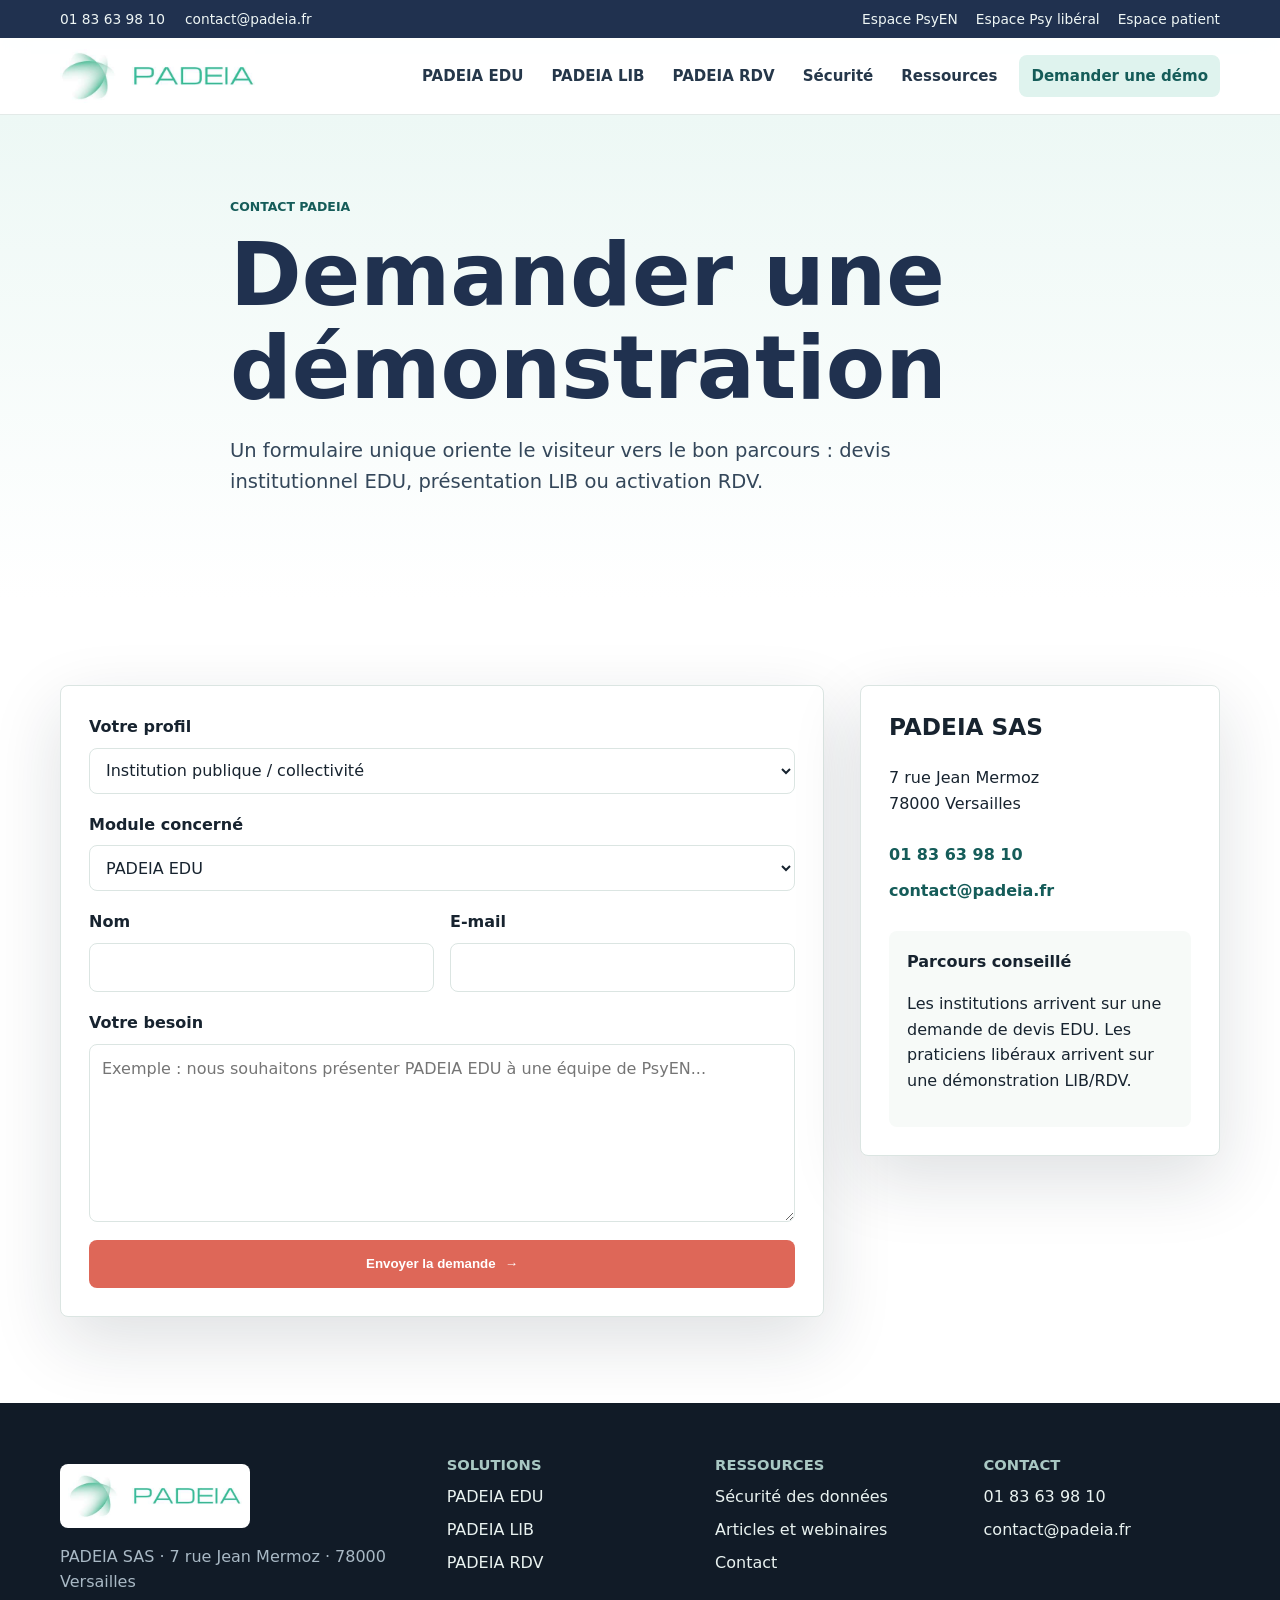
==== contact.html @ df4cfaca "Publier la maquette du site PADEIA" ====
<!doctype html>
<html lang="fr">
  <head>
    <meta charset="utf-8">
    <meta name="viewport" content="width=device-width, initial-scale=1">
    <title>Demander une démonstration PADEIA | Contact</title>
    <meta name="description" content="Contactez PADEIA pour une démonstration, un devis institutionnel PADEIA EDU ou une présentation de PADEIA LIB et PADEIA RDV.">
    <link rel="canonical" href="https://www.padeia.fr/contact/">
    <link rel="stylesheet" href="styles.css">
  </head>
  <body>
    <a class="skip-link" href="#contenu">Aller au contenu</a>
    <div class="topbar"><div class="container topbar-inner"><span>01 83 63 98 10</span><a href="mailto:contact@padeia.fr">contact@padeia.fr</a><nav aria-label="Espaces utilisateurs"><a href="#">Espace PsyEN</a><a href="#">Espace Psy libéral</a><a href="#">Espace patient</a></nav></div></div>
    <header class="site-header"><div class="container header-inner"><a class="brand" href="index.html" aria-label="Accueil PADEIA"><img class="brand-logo" src="assets/logo-padeia-web.jpg" alt="PADEIA"></a><button class="nav-toggle" type="button" aria-controls="main-nav" aria-expanded="false"><span></span><span></span><span></span><span class="sr-only">Menu</span></button><nav id="main-nav" class="main-nav" aria-label="Navigation principale"><a href="padeia-edu.html">PADEIA EDU</a><a href="padeia-lib.html">PADEIA LIB</a><a href="padeia-rdv.html">PADEIA RDV</a><a href="securite.html">Sécurité</a><a href="ressources.html">Ressources</a><a class="nav-cta" href="contact.html">Demander une démo</a></nav></div></header>

    <main id="contenu">
      <section class="page-hero contact-theme">
        <div class="container narrow">
          <p class="eyebrow">Contact PADEIA</p>
          <h1>Demander une démonstration</h1>
          <p>Un formulaire unique oriente le visiteur vers le bon parcours : devis institutionnel EDU, présentation LIB ou activation RDV.</p>
        </div>
      </section>

      <section class="section">
        <div class="container contact-grid">
          <form class="contact-form" action="#" method="post">
            <div class="form-row">
              <label for="profile">Votre profil</label>
              <select id="profile" name="profile">
                <option>Institution publique / collectivité</option>
                <option>Psychologue de l'Éducation nationale</option>
                <option>Psychologue libéral</option>
                <option>Patient</option>
              </select>
            </div>
            <div class="form-row">
              <label for="module">Module concerné</label>
              <select id="module" name="module">
                <option>PADEIA EDU</option>
                <option>PADEIA LIB</option>
                <option>PADEIA RDV</option>
                <option>Je ne sais pas encore</option>
              </select>
            </div>
            <div class="form-pair">
              <div class="form-row"><label for="name">Nom</label><input id="name" name="name" type="text" autocomplete="name"></div>
              <div class="form-row"><label for="email">E-mail</label><input id="email" name="email" type="email" autocomplete="email"></div>
            </div>
            <div class="form-row">
              <label for="message">Votre besoin</label>
              <textarea id="message" name="message" rows="6" placeholder="Exemple : nous souhaitons présenter PADEIA EDU à une équipe de PsyEN..."></textarea>
            </div>
            <button class="btn btn-primary" type="submit">Envoyer la demande <span aria-hidden="true">→</span></button>
          </form>
          <aside class="contact-aside">
            <h2>PADEIA SAS</h2>
            <p>7 rue Jean Mermoz<br>78000 Versailles</p>
            <a href="tel:+33183639810">01 83 63 98 10</a>
            <a href="mailto:contact@padeia.fr">contact@padeia.fr</a>
            <div class="aside-note">
              <strong>Parcours conseillé</strong>
              <p>Les institutions arrivent sur une demande de devis EDU. Les praticiens libéraux arrivent sur une démonstration LIB/RDV.</p>
            </div>
          </aside>
        </div>
      </section>
    </main>

    <footer class="site-footer"><div class="container footer-grid"><div><a class="brand footer-brand" href="index.html" aria-label="Accueil PADEIA"><img class="brand-logo footer-logo" src="assets/logo-padeia-web.jpg" alt="PADEIA"></a><p>PADEIA SAS · 7 rue Jean Mermoz · 78000 Versailles</p></div><div><h2>Solutions</h2><a href="padeia-edu.html">PADEIA EDU</a><a href="padeia-lib.html">PADEIA LIB</a><a href="padeia-rdv.html">PADEIA RDV</a></div><div><h2>Ressources</h2><a href="securite.html">Sécurité des données</a><a href="ressources.html">Articles et webinaires</a><a href="contact.html">Contact</a></div><div><h2>Contact</h2><a href="tel:+33183639810">01 83 63 98 10</a><a href="mailto:contact@padeia.fr">contact@padeia.fr</a></div></div></footer>
    <script src="script.js"></script>
  </body>
</html>
---- styles.css ----
:root {
  --ink: #17232f;
  --muted: #61707d;
  --navy: #20314f;
  --teal: #247b76;
  --teal-dark: #155c59;
  --mint: #dff3ee;
  --coral: #de6758;
  --amber: #efb84f;
  --blue-soft: #e7eef8;
  --surface: #ffffff;
  --paper: #f7faf8;
  --line: #dbe5e2;
  --shadow: 0 24px 70px rgba(23, 35, 47, 0.14);
  --radius: 8px;
  font-family: Inter, ui-sans-serif, system-ui, -apple-system, BlinkMacSystemFont, "Segoe UI", sans-serif;
}

* {
  box-sizing: border-box;
}

html {
  scroll-behavior: smooth;
}

body {
  margin: 0;
  color: var(--ink);
  background: var(--paper);
  font-size: 16px;
  line-height: 1.6;
  letter-spacing: 0;
}

body.nav-open {
  overflow: hidden;
}

a {
  color: inherit;
  text-decoration: none;
}

img {
  max-width: 100%;
  display: block;
}

.container {
  width: min(1160px, calc(100% - 40px));
  margin: 0 auto;
}

.narrow {
  width: min(820px, calc(100% - 40px));
}

.skip-link {
  position: absolute;
  left: 16px;
  top: -48px;
  z-index: 20;
  background: var(--ink);
  color: #fff;
  padding: 10px 14px;
  border-radius: var(--radius);
}

.skip-link:focus {
  top: 12px;
}

.sr-only {
  position: absolute;
  width: 1px;
  height: 1px;
  overflow: hidden;
  clip: rect(0, 0, 0, 0);
}

.topbar {
  background: var(--navy);
  color: #eef6f5;
  font-size: 0.86rem;
}

.topbar-inner {
  min-height: 38px;
  display: flex;
  align-items: center;
  gap: 20px;
}

.topbar nav {
  margin-left: auto;
  display: flex;
  gap: 18px;
}

.topbar a:hover,
.topbar a:focus {
  color: #fff;
  text-decoration: underline;
}

.site-header {
  position: sticky;
  top: 0;
  z-index: 10;
  background: rgba(255, 255, 255, 0.92);
  border-bottom: 1px solid rgba(219, 229, 226, 0.78);
  backdrop-filter: blur(14px);
}

.header-inner {
  min-height: 76px;
  display: flex;
  align-items: center;
  justify-content: space-between;
  gap: 24px;
}

.brand {
  display: inline-flex;
  align-items: center;
  min-width: clamp(150px, 16vw, 196px);
}

.brand-logo {
  display: block;
  width: auto;
  height: 54px;
  max-width: 196px;
  object-fit: contain;
}

.main-nav {
  display: flex;
  align-items: center;
  gap: 4px;
  font-size: 0.94rem;
  font-weight: 650;
}

.main-nav a {
  min-height: 42px;
  display: inline-flex;
  align-items: center;
  padding: 0 12px;
  border-radius: var(--radius);
  color: #25374a;
}

.main-nav a:hover,
.main-nav a:focus,
.main-nav a.active {
  background: var(--mint);
  color: var(--teal-dark);
}

.main-nav .nav-cta {
  margin-left: 6px;
  background: var(--ink);
  color: #fff;
}

.main-nav .nav-cta:hover,
.main-nav .nav-cta:focus {
  background: var(--teal-dark);
  color: #fff;
}

.nav-toggle {
  display: none;
  width: 44px;
  height: 44px;
  border: 1px solid var(--line);
  border-radius: var(--radius);
  background: #fff;
  padding: 10px;
}

.nav-toggle span:not(.sr-only) {
  display: block;
  width: 100%;
  height: 2px;
  background: var(--ink);
  margin: 5px 0;
}

.hero {
  min-height: calc(78svh - 36px);
  display: flex;
  align-items: center;
}

.hero-home {
  background-image:
    linear-gradient(90deg, rgba(247, 250, 248, 0.98) 0%, rgba(247, 250, 248, 0.9) 34%, rgba(247, 250, 248, 0.24) 66%),
    url("assets/hero-padeia-ecosystem-web.jpg");
  background-size: cover;
  background-position: center right;
}

.hero-inner {
  padding: 82px 0 68px;
}

.hero-copy {
  width: min(620px, 100%);
}

.eyebrow {
  margin: 0 0 12px;
  color: var(--teal-dark);
  font-weight: 800;
  text-transform: uppercase;
  font-size: 0.78rem;
}

h1,
h2,
h3,
p {
  overflow-wrap: anywhere;
}

h1,
h2,
h3 {
  letter-spacing: 0;
  line-height: 1.08;
  margin: 0;
}

h1 {
  font-size: clamp(3.2rem, 8vw, 6.6rem);
  color: var(--navy);
}

h2 {
  font-size: clamp(2rem, 4vw, 3.1rem);
}

h3 {
  font-size: 1.24rem;
}

.hero-lead {
  max-width: 620px;
  margin: 20px 0 0;
  font-size: clamp(1.24rem, 2vw, 1.55rem);
  line-height: 1.35;
  color: #233344;
}

.hero-actions {
  display: flex;
  flex-wrap: wrap;
  gap: 12px;
  margin-top: 30px;
}

.btn {
  min-height: 48px;
  display: inline-flex;
  align-items: center;
  justify-content: center;
  gap: 9px;
  border-radius: var(--radius);
  padding: 12px 18px;
  border: 1px solid transparent;
  font-weight: 800;
  line-height: 1.2;
}

.btn-primary {
  background: var(--coral);
  color: #fff;
}

.btn-primary:hover,
.btn-primary:focus {
  background: #c95245;
}

.btn-secondary {
  background: #fff;
  color: var(--navy);
  border-color: var(--line);
}

.btn-secondary:hover,
.btn-secondary:focus {
  border-color: var(--teal);
  color: var(--teal-dark);
}

.hero-checks {
  margin: 28px 0 0;
  padding: 0;
  display: grid;
  gap: 8px;
  list-style: none;
  color: #334456;
  font-weight: 620;
}

.hero-checks li,
.check-list li {
  position: relative;
  padding-left: 24px;
}

.hero-checks li::before,
.check-list li::before {
  content: "";
  position: absolute;
  left: 0;
  top: 0.72em;
  width: 10px;
  height: 10px;
  border-radius: 50%;
  background: var(--teal);
  box-shadow: 0 0 0 4px rgba(36, 123, 118, 0.14);
}

.section {
  padding: 86px 0;
  background: var(--surface);
}

.section-alt {
  background: var(--paper);
}

.section-heading {
  max-width: 760px;
  margin-bottom: 34px;
}

.section-heading.compact {
  max-width: 680px;
}

.section-heading p:not(.eyebrow) {
  color: var(--muted);
  font-size: 1.1rem;
}

.module-grid,
.feature-grid,
.audience-grid,
.article-grid,
.journey-grid,
.faq-grid {
  display: grid;
  gap: 18px;
}

.module-grid {
  grid-template-columns: repeat(3, minmax(0, 1fr));
}

.module-card,
.feature-grid article,
.audience-grid article,
.article-grid article,
.faq-grid details {
  background: #fff;
  border: 1px solid var(--line);
  border-radius: var(--radius);
  padding: 24px;
}

.module-card {
  min-height: 300px;
  display: flex;
  flex-direction: column;
  border-top: 6px solid var(--teal);
  box-shadow: 0 18px 44px rgba(23, 35, 47, 0.07);
}

.module-card.lib {
  border-top-color: var(--coral);
}

.module-card.rdv {
  border-top-color: var(--amber);
}

.module-kicker {
  color: var(--muted);
  font-size: 0.86rem;
  font-weight: 800;
  text-transform: uppercase;
}

.module-card h3 {
  margin-top: 12px;
  font-size: 1.72rem;
}

.module-card p {
  color: var(--muted);
  margin-bottom: 24px;
}

.text-link {
  margin-top: auto;
  color: var(--teal-dark);
  font-weight: 800;
}

.text-link:hover,
.text-link:focus {
  color: var(--coral);
}

.split {
  display: grid;
  grid-template-columns: minmax(0, 1.02fr) minmax(320px, 0.98fr);
  gap: 54px;
  align-items: center;
}

.split.reverse {
  grid-template-columns: minmax(320px, 0.82fr) minmax(0, 1.18fr);
}

.proof-list {
  display: grid;
  gap: 14px;
  margin-top: 26px;
}

.proof-list div {
  padding-left: 18px;
  border-left: 4px solid var(--teal);
}

.proof-list strong {
  display: block;
}

.proof-list span {
  color: var(--muted);
}

.product-mock,
.app-snapshot,
.phone-mock,
.metric-panel,
.security-stack,
.timeline,
.seo-callout,
.contact-form,
.contact-aside,
.resource-aside {
  border: 1px solid var(--line);
  border-radius: var(--radius);
  background: #fff;
  box-shadow: var(--shadow);
}

.product-mock {
  min-height: 420px;
  display: grid;
  grid-template-columns: 74px 1fr;
  overflow: hidden;
}

.mock-sidebar {
  background: var(--navy);
  display: grid;
  align-content: start;
  gap: 18px;
  padding: 24px;
}

.mock-sidebar span {
  width: 22px;
  height: 22px;
  border-radius: 7px;
  background: rgba(255, 255, 255, 0.7);
}

.mock-content {
  padding: 26px;
}

.mock-topline {
  width: 64%;
  height: 18px;
  border-radius: 6px;
  background: var(--blue-soft);
  margin-bottom: 22px;
}

.mock-panels {
  display: grid;
  grid-template-columns: 1.2fr 0.8fr;
  gap: 14px;
}

.mock-panel {
  min-height: 110px;
  border-radius: var(--radius);
  background: #edf4f1;
}

.mock-panel.wide {
  grid-column: span 2;
  min-height: 132px;
  background: linear-gradient(135deg, #edf4f1, #d7ebe7);
}

.mock-panel.accent {
  background: #fae8e4;
}

.mock-panel.chart {
  background:
    linear-gradient(135deg, transparent 54%, rgba(36, 123, 118, 0.24) 55%),
    #fff4dc;
}

.audience-grid {
  grid-template-columns: repeat(2, minmax(0, 1fr));
}

.audience-grid article {
  border-left: 6px solid var(--teal);
}

.audience-grid article + article {
  border-left-color: var(--coral);
}

.cta-band {
  background: var(--navy);
  color: #fff;
}

.cta-band .eyebrow,
.cta-band p {
  color: #d5ebe8;
}

.cta-inner {
  display: flex;
  align-items: center;
  justify-content: space-between;
  gap: 28px;
}

.page-hero {
  padding: 82px 0;
  background: var(--paper);
}

.page-hero-grid {
  display: grid;
  grid-template-columns: minmax(0, 1fr) minmax(320px, 0.72fr);
  gap: 54px;
  align-items: center;
}

.page-hero h1 {
  font-size: clamp(3rem, 7vw, 5.4rem);
}

.page-hero p:not(.eyebrow) {
  max-width: 680px;
  font-size: 1.22rem;
  color: #34475a;
}

.edu-theme {
  background: linear-gradient(180deg, #edf8f5, #fff);
}

.lib-theme {
  background: linear-gradient(180deg, #fff1ee, #fff);
}

.rdv-theme {
  background: linear-gradient(180deg, #fff7df, #fff);
}

.security-theme {
  background: linear-gradient(180deg, #e9f0fa, #fff);
}

.resources-theme,
.contact-theme {
  background: linear-gradient(180deg, #edf8f5, #fff);
}

.metric-panel,
.security-stack {
  display: grid;
  gap: 14px;
  padding: 20px;
}

.metric-panel div,
.security-stack div {
  padding: 18px;
  border-radius: var(--radius);
  background: var(--paper);
  border: 1px solid var(--line);
}

.metric-panel strong,
.security-stack strong {
  display: block;
  color: var(--navy);
  font-size: 1.05rem;
}

.metric-panel span,
.security-stack span {
  display: block;
  color: var(--muted);
  margin-top: 4px;
}

.feature-grid {
  grid-template-columns: repeat(3, minmax(0, 1fr));
}

.feature-grid article {
  min-height: 190px;
}

.feature-grid p,
.article-grid p,
.journey-grid p,
.faq-grid p {
  color: var(--muted);
}

.check-list {
  display: grid;
  gap: 10px;
  margin: 24px 0 0;
  padding: 0;
  list-style: none;
}

.timeline {
  padding: 24px;
  display: grid;
  gap: 18px;
}

.timeline div {
  display: grid;
  grid-template-columns: 46px 1fr;
  column-gap: 14px;
  align-items: start;
}

.timeline span {
  width: 42px;
  height: 42px;
  display: grid;
  place-items: center;
  border-radius: var(--radius);
  background: var(--teal);
  color: #fff;
  font-weight: 900;
}

.timeline p,
.timeline strong {
  margin: 0;
}

.timeline p {
  grid-column: 2;
  color: var(--muted);
}

details summary {
  cursor: pointer;
  font-weight: 800;
}

.app-snapshot {
  padding: 22px;
}

.snapshot-head {
  height: 42px;
  border-radius: var(--radius);
  background: var(--navy);
  margin-bottom: 18px;
}

.snapshot-body {
  display: grid;
  grid-template-columns: 1.1fr 0.9fr;
  gap: 16px;
}

.calendar-mini {
  min-height: 220px;
  border-radius: var(--radius);
  background:
    linear-gradient(#fff 0 0) padding-box,
    repeating-linear-gradient(90deg, transparent 0 45px, rgba(222, 103, 88, 0.15) 46px 47px),
    repeating-linear-gradient(0deg, #f2f6f4 0 40px, rgba(36, 123, 118, 0.14) 41px 42px);
  border: 1px solid var(--line);
}

.patient-stack {
  display: grid;
  gap: 12px;
}

.patient-stack span {
  display: block;
  min-height: 64px;
  border-radius: var(--radius);
  background: #edf4f1;
}

.patient-stack span:nth-child(2) {
  background: #fae8e4;
}

.patient-stack span:nth-child(3) {
  background: #fff4dc;
}

.seo-callout {
  padding: 28px;
  background: var(--navy);
  color: #fff;
}

.seo-callout p {
  color: #d5ebe8;
  margin-bottom: 0;
}

.phone-mock {
  width: min(310px, 100%);
  min-height: 520px;
  margin-left: auto;
  padding: 28px 22px;
  background: #132033;
  display: grid;
  align-content: start;
  gap: 16px;
}

.phone-speaker {
  width: 78px;
  height: 7px;
  border-radius: 99px;
  background: rgba(255, 255, 255, 0.28);
  margin: 0 auto 12px;
}

.phone-slot,
.phone-button,
.phone-grid span {
  border-radius: var(--radius);
  background: #fff;
}

.phone-slot {
  min-height: 54px;
}

.phone-slot.large {
  min-height: 116px;
  background: var(--mint);
}

.phone-grid {
  display: grid;
  grid-template-columns: repeat(2, 1fr);
  gap: 12px;
}

.phone-grid span {
  min-height: 74px;
}

.phone-button {
  min-height: 48px;
  background: var(--coral);
}

.journey-grid {
  grid-template-columns: repeat(4, minmax(0, 1fr));
}

.journey-grid div {
  border-top: 5px solid var(--amber);
  padding: 22px;
  background: #fff;
  border-radius: var(--radius);
  border-right: 1px solid var(--line);
  border-bottom: 1px solid var(--line);
  border-left: 1px solid var(--line);
}

.journey-grid span {
  color: var(--coral);
  font-weight: 900;
}

.resource-layout {
  display: grid;
  grid-template-columns: 260px 1fr;
  gap: 38px;
  align-items: start;
}

.resource-aside {
  position: sticky;
  top: 102px;
  padding: 20px;
  display: grid;
  gap: 10px;
}

.resource-aside h2 {
  font-size: 1.1rem;
}

.resource-aside a {
  color: var(--teal-dark);
  font-weight: 750;
}

.resource-list {
  display: grid;
  gap: 54px;
}

.article-grid {
  grid-template-columns: repeat(3, minmax(0, 1fr));
}

.article-grid article span {
  color: var(--coral);
  font-size: 0.82rem;
  font-weight: 900;
  text-transform: uppercase;
}

.article-grid article h3 {
  margin-top: 10px;
}

.contact-grid {
  display: grid;
  grid-template-columns: minmax(0, 1fr) 360px;
  gap: 36px;
  align-items: start;
}

.contact-form {
  padding: 28px;
}

.form-row,
.form-pair {
  display: grid;
  gap: 8px;
}

.form-pair {
  grid-template-columns: repeat(2, minmax(0, 1fr));
  gap: 16px;
}

.contact-form {
  display: grid;
  gap: 18px;
}

label {
  font-weight: 800;
}

input,
select,
textarea {
  width: 100%;
  min-height: 46px;
  border: 1px solid var(--line);
  border-radius: var(--radius);
  padding: 11px 12px;
  color: var(--ink);
  font: inherit;
  background: #fff;
}

textarea {
  resize: vertical;
}

.contact-aside {
  padding: 28px;
  display: grid;
  gap: 10px;
}

.contact-aside h2 {
  font-size: 1.45rem;
}

.contact-aside a {
  color: var(--teal-dark);
  font-weight: 850;
}

.aside-note {
  margin-top: 18px;
  padding: 18px;
  border-radius: var(--radius);
  background: var(--paper);
}

.site-footer {
  padding: 54px 0 64px;
  background: #111b27;
  color: #e9f2f0;
}

.footer-grid {
  display: grid;
  grid-template-columns: 1.5fr repeat(3, 1fr);
  gap: 32px;
}

.footer-brand .brand-logo {
  width: 190px;
  height: auto;
  max-width: 190px;
  max-height: none;
  padding: 8px;
  border-radius: var(--radius);
  background: #fff;
}

.site-footer h2 {
  font-size: 0.92rem;
  margin: 0 0 12px;
  text-transform: uppercase;
  color: #a9c8c3;
}

.site-footer a {
  display: block;
  margin: 7px 0;
}

.site-footer small,
.site-footer p {
  color: #a9b9c5;
}

@media (max-width: 980px) {
  .topbar nav {
    display: none;
  }

  .nav-toggle {
    display: block;
  }

  .main-nav {
    position: fixed;
    inset: 114px 0 auto;
    display: none;
    padding: 18px 20px 26px;
    background: #fff;
    border-bottom: 1px solid var(--line);
    box-shadow: 0 28px 80px rgba(23, 35, 47, 0.16);
  }

  .nav-open .main-nav {
    display: grid;
    gap: 6px;
  }

  .main-nav a,
  .main-nav .nav-cta {
    margin: 0;
    width: 100%;
    justify-content: flex-start;
  }

  .module-grid,
  .feature-grid,
  .article-grid,
  .journey-grid {
    grid-template-columns: repeat(2, minmax(0, 1fr));
  }

  .split,
  .split.reverse,
  .page-hero-grid,
  .contact-grid,
  .resource-layout {
    grid-template-columns: 1fr;
  }

  .resource-aside {
    position: static;
  }

  .phone-mock {
    margin: 0;
  }

  .footer-grid {
    grid-template-columns: repeat(2, minmax(0, 1fr));
  }
}

@media (max-width: 680px) {
  .container,
  .narrow {
    width: min(100% - 28px, 1160px);
  }

  .topbar-inner {
    justify-content: center;
    gap: 14px;
    flex-wrap: wrap;
    padding: 8px 0;
  }

  .header-inner {
    min-height: 70px;
  }

  .main-nav {
    top: 108px;
  }

  .brand {
    min-width: 154px;
  }

  .brand-logo {
    width: auto;
    height: 42px;
    max-width: 154px;
    min-width: 0;
  }

  .footer-brand .brand-logo {
    width: 170px;
    height: auto;
    max-width: 170px;
  }

  .hero {
    min-height: auto;
  }

  .hero-home {
    background-image:
      linear-gradient(180deg, rgba(247, 250, 248, 0.96) 0%, rgba(247, 250, 248, 0.88) 58%, rgba(247, 250, 248, 0.36) 100%),
      url("assets/hero-padeia-ecosystem-web.jpg");
    background-position: 62% center;
  }

  .hero-inner,
  .page-hero {
    padding: 58px 0;
  }

  .hero-actions,
  .cta-inner {
    align-items: stretch;
    flex-direction: column;
  }

  .btn {
    width: 100%;
  }

  .section {
    padding: 62px 0;
  }

  .module-grid,
  .feature-grid,
  .audience-grid,
  .article-grid,
  .journey-grid,
  .faq-grid,
  .form-pair,
  .footer-grid {
    grid-template-columns: 1fr;
  }

  .product-mock {
    grid-template-columns: 52px 1fr;
    min-height: 330px;
  }

  .mock-content {
    padding: 18px;
  }

  .mock-panels {
    grid-template-columns: 1fr;
  }

  .mock-panel.wide {
    grid-column: auto;
  }

  .snapshot-body {
    grid-template-columns: 1fr;
  }
}
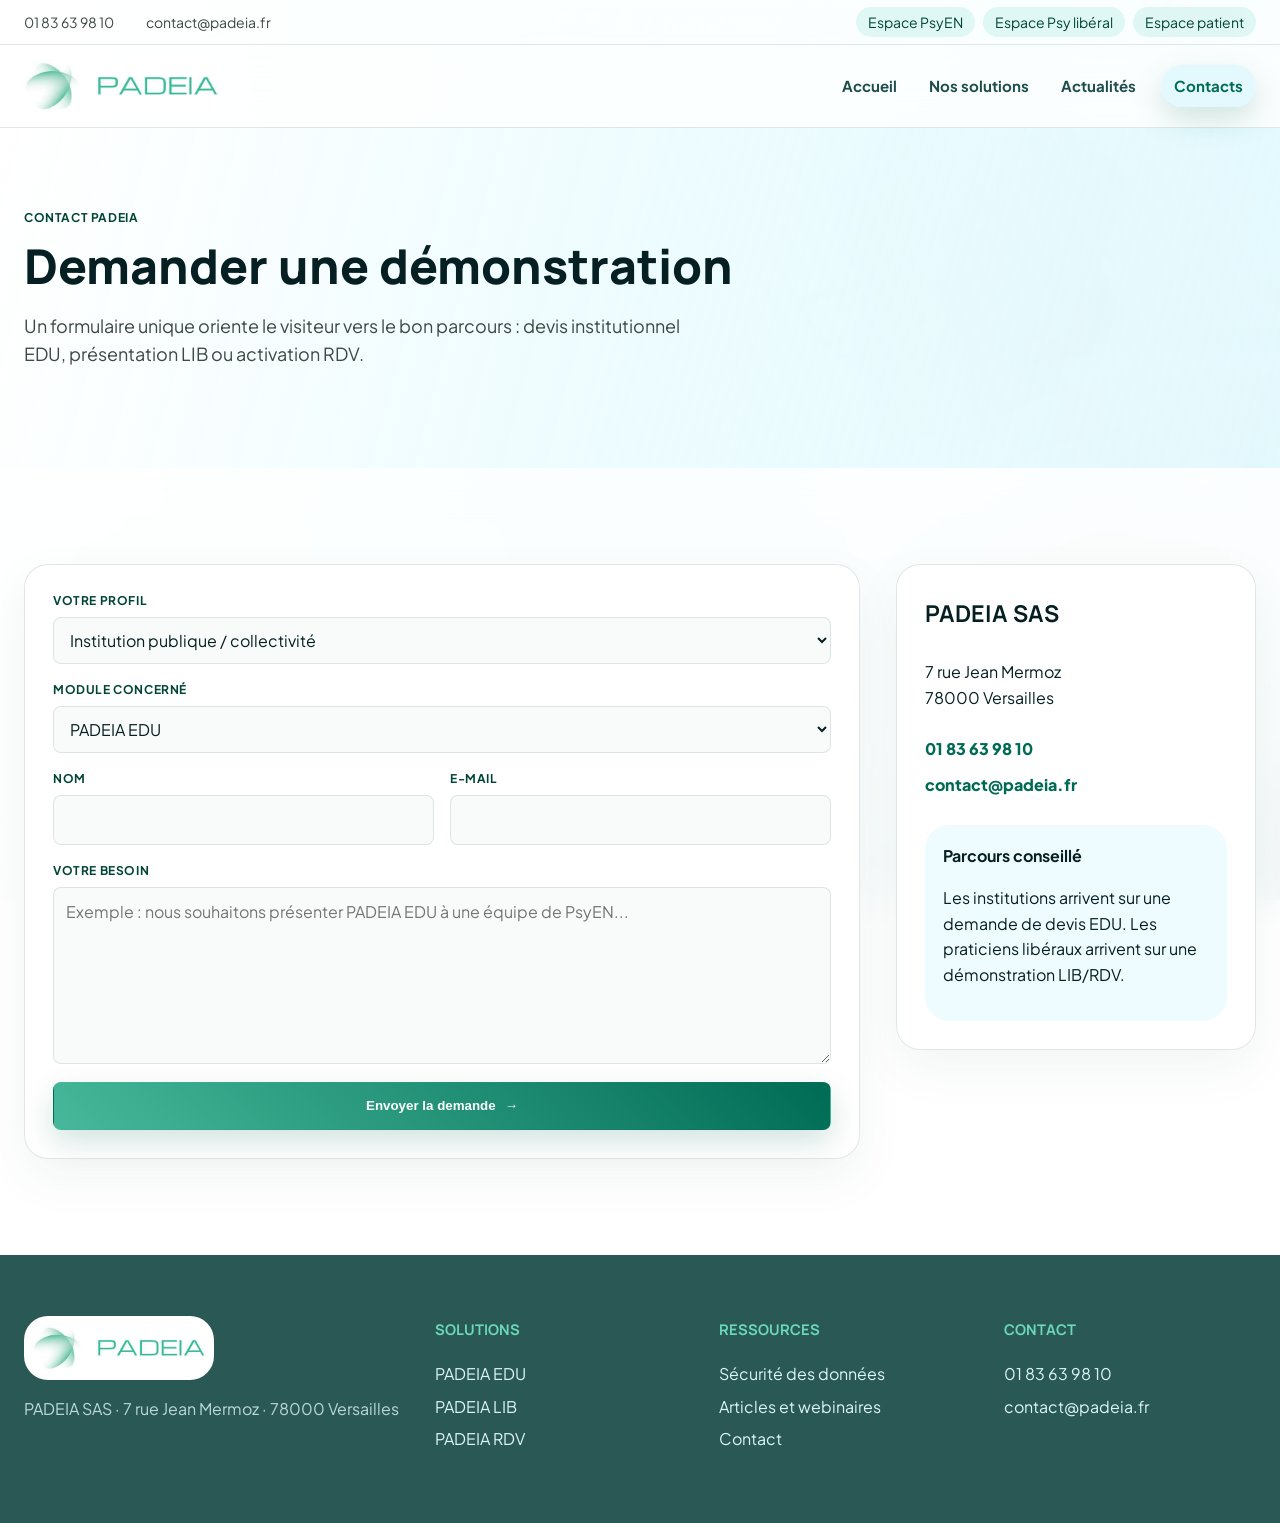
==== commit a1fe737b: "Actualiser les pages avec la nouvelle maquette PADEIA" ====
--- a/contact.html
+++ b/contact.html
@@ -11,7 +11,12 @@
   <body>
     <a class="skip-link" href="#contenu">Aller au contenu</a>
     <div class="topbar"><div class="container topbar-inner"><span>01 83 63 98 10</span><a href="mailto:contact@padeia.fr">contact@padeia.fr</a><nav aria-label="Espaces utilisateurs"><a href="#">Espace PsyEN</a><a href="#">Espace Psy libéral</a><a href="#">Espace patient</a></nav></div></div>
-    <header class="site-header"><div class="container header-inner"><a class="brand" href="index.html" aria-label="Accueil PADEIA"><img class="brand-logo" src="assets/logo-padeia-web.jpg" alt="PADEIA"></a><button class="nav-toggle" type="button" aria-controls="main-nav" aria-expanded="false"><span></span><span></span><span></span><span class="sr-only">Menu</span></button><nav id="main-nav" class="main-nav" aria-label="Navigation principale"><a href="padeia-edu.html">PADEIA EDU</a><a href="padeia-lib.html">PADEIA LIB</a><a href="padeia-rdv.html">PADEIA RDV</a><a href="securite.html">Sécurité</a><a href="ressources.html">Ressources</a><a class="nav-cta" href="contact.html">Demander une démo</a></nav></div></header>
+    <header class="site-header"><div class="container header-inner"><a class="brand" href="index.html" aria-label="Accueil PADEIA"><img class="brand-logo" src="assets/logo-padeia-web.jpg" alt="PADEIA"></a><button class="nav-toggle" type="button" aria-controls="main-nav" aria-expanded="false"><span></span><span></span><span></span><span class="sr-only">Menu</span></button><nav id="main-nav" class="main-nav" aria-label="Navigation principale">
+          <a href="index.html">Accueil</a>
+          <a href="index.html#nos-solutions">Nos solutions</a>
+          <a href="ressources.html">Actualités</a>
+          <a class="nav-cta" href="contact.html">Contacts</a>
+        </nav></div></header>
 
     <main id="contenu">
       <section class="page-hero contact-theme">
--- a/styles.css
+++ b/styles.css
@@ -1,19 +1,39 @@
+@import url("https://fonts.googleapis.com/css2?family=Manrope:wght@600;700;800&family=Plus+Jakarta+Sans:wght@400;500;600;700;800&display=swap");
+
 :root {
-  --ink: #17232f;
-  --muted: #61707d;
-  --navy: #20314f;
-  --teal: #247b76;
-  --teal-dark: #155c59;
-  --mint: #dff3ee;
-  --coral: #de6758;
-  --amber: #efb84f;
-  --blue-soft: #e7eef8;
-  --surface: #ffffff;
-  --paper: #f7faf8;
-  --line: #dbe5e2;
-  --shadow: 0 24px 70px rgba(23, 35, 47, 0.14);
-  --radius: 8px;
-  font-family: Inter, ui-sans-serif, system-ui, -apple-system, BlinkMacSystemFont, "Segoe UI", sans-serif;
+  --surface: #edfcff;
+  --surface-lowest: #ffffff;
+  --surface-low: #def8fd;
+  --surface-container: #d9f3f8;
+  --surface-high: #cde7ec;
+  --paper: #edfcff;
+  --ink: #061f23;
+  --text: #3d4944;
+  --muted: #6d7a74;
+  --primary: #47b99a;
+  --primary-dark: #006b55;
+  --primary-deep: #004536;
+  --secondary: #1d4e4b;
+  --secondary-soft: #baece7;
+  --tertiary: #50625f;
+  --line: #bccac3;
+  --line-soft: rgba(188, 202, 195, 0.46);
+  --glow: 0 24px 80px rgba(29, 78, 75, 0.08);
+  --shadow: 0 18px 50px rgba(29, 78, 75, 0.06);
+  --shadow-hover: 0 26px 70px rgba(29, 78, 75, 0.11);
+  --gradient-brand: linear-gradient(45deg, #47b99a, #006b55);
+  --radius: 0.5rem;
+  --radius-card: 1.5rem;
+  --radius-feature: 1.5rem;
+  --navy: var(--secondary);
+  --teal: var(--primary);
+  --teal-dark: var(--primary-dark);
+  --mint: #88f7d5;
+  --coral: var(--secondary);
+  --amber: var(--tertiary);
+  --turquoise: #6bdab9;
+  --blue-soft: var(--surface-high);
+  font-family: "Plus Jakarta Sans", ui-sans-serif, system-ui, -apple-system, BlinkMacSystemFont, "Segoe UI", sans-serif;
 }
 
 * {
@@ -27,7 +47,9 @@
 body {
   margin: 0;
   color: var(--ink);
-  background: var(--paper);
+  background:
+    radial-gradient(circle at top left, rgba(128, 248, 209, 0.18), transparent 34rem),
+    linear-gradient(180deg, var(--paper), var(--surface-low));
   font-size: 16px;
   line-height: 1.6;
   letter-spacing: 0;
@@ -48,7 +70,7 @@
 }
 
 .container {
-  width: min(1160px, calc(100% - 40px));
+  width: min(1280px, calc(100% - 4rem));
   margin: 0 auto;
 }
 
@@ -81,8 +103,9 @@
 
 .topbar {
   background: var(--navy);
-  color: #eef6f5;
+  color: var(--inverse-on-surface, #eff1f3);
   font-size: 0.86rem;
+  border-bottom: 1px solid rgba(255, 255, 255, 0.1);
 }
 
 .topbar-inner {
@@ -108,9 +131,9 @@
   position: sticky;
   top: 0;
   z-index: 10;
-  background: rgba(255, 255, 255, 0.92);
-  border-bottom: 1px solid rgba(219, 229, 226, 0.78);
-  backdrop-filter: blur(14px);
+  background: rgba(255, 255, 255, 0.76);
+  border-bottom: 1px solid rgba(188, 202, 194, 0.58);
+  backdrop-filter: blur(12px);
 }
 
 .header-inner {
@@ -149,20 +172,22 @@
   align-items: center;
   padding: 0 12px;
   border-radius: var(--radius);
-  color: #25374a;
+  color: var(--muted);
+  transition: background 180ms ease, color 180ms ease, box-shadow 180ms ease;
 }
 
 .main-nav a:hover,
 .main-nav a:focus,
 .main-nav a.active {
-  background: var(--mint);
-  color: var(--teal-dark);
+  background: rgba(128, 248, 209, 0.26);
+  color: var(--teal);
 }
 
 .main-nav .nav-cta {
   margin-left: 6px;
-  background: var(--ink);
+  background: var(--teal);
   color: #fff;
+  box-shadow: 0 8px 22px rgba(0, 107, 84, 0.16);
 }
 
 .main-nav .nav-cta:hover,
@@ -197,7 +222,7 @@
 
 .hero-home {
   background-image:
-    linear-gradient(90deg, rgba(247, 250, 248, 0.98) 0%, rgba(247, 250, 248, 0.9) 34%, rgba(247, 250, 248, 0.24) 66%),
+    linear-gradient(115deg, rgba(247, 249, 251, 0.98) 0%, rgba(247, 249, 251, 0.9) 42%, rgba(128, 248, 209, 0.2) 100%),
     url("assets/hero-padeia-ecosystem-web.jpg");
   background-size: cover;
   background-position: center right;
@@ -213,10 +238,12 @@
 
 .eyebrow {
   margin: 0 0 12px;
-  color: var(--teal-dark);
-  font-weight: 800;
+  color: var(--teal);
+  font-weight: 700;
   text-transform: uppercase;
-  font-size: 0.78rem;
+  font-size: 0.875rem;
+  line-height: 1.2;
+  letter-spacing: 0.05em;
 }
 
 h1,
@@ -230,29 +257,33 @@
 h2,
 h3 {
   letter-spacing: 0;
-  line-height: 1.08;
+  line-height: 1.2;
   margin: 0;
+  font-weight: 700;
 }
 
 h1 {
-  font-size: clamp(3.2rem, 8vw, 6.6rem);
-  color: var(--navy);
+  font-size: clamp(2.5rem, 5vw, 3rem);
+  color: var(--ink);
 }
 
 h2 {
-  font-size: clamp(2rem, 4vw, 3.1rem);
+  font-size: clamp(1.75rem, 3vw, 2rem);
+  line-height: 1.3;
 }
 
 h3 {
-  font-size: 1.24rem;
+  font-size: 1.5rem;
+  line-height: 1.4;
+  font-weight: 600;
 }
 
 .hero-lead {
   max-width: 620px;
   margin: 20px 0 0;
-  font-size: clamp(1.24rem, 2vw, 1.55rem);
-  line-height: 1.35;
-  color: #233344;
+  font-size: 1.125rem;
+  line-height: 1.6;
+  color: var(--muted);
 }
 
 .hero-actions {
@@ -270,30 +301,36 @@
   gap: 9px;
   border-radius: var(--radius);
   padding: 12px 18px;
-  border: 1px solid transparent;
-  font-weight: 800;
+  border: 1.5px solid transparent;
+  font-weight: 700;
   line-height: 1.2;
+  transition: transform 180ms ease, box-shadow 180ms ease, background 180ms ease, border-color 180ms ease;
 }
 
 .btn-primary {
-  background: var(--coral);
+  background: var(--teal);
   color: #fff;
+  box-shadow: 0 10px 30px rgba(29, 166, 132, 0.18);
 }
 
 .btn-primary:hover,
 .btn-primary:focus {
-  background: #c95245;
+  background: var(--teal-dark);
+  transform: translateY(-1px);
+  box-shadow: var(--shadow-hover);
 }
 
 .btn-secondary {
-  background: #fff;
-  color: var(--navy);
-  border-color: var(--line);
+  background: rgba(255, 255, 255, 0.42);
+  color: var(--teal);
+  border-color: var(--teal);
+  backdrop-filter: blur(12px);
 }
 
 .btn-secondary:hover,
 .btn-secondary:focus {
-  border-color: var(--teal);
+  background: rgba(128, 248, 209, 0.16);
+  border-color: var(--teal-dark);
   color: var(--teal-dark);
 }
 
@@ -323,16 +360,16 @@
   height: 10px;
   border-radius: 50%;
   background: var(--teal);
-  box-shadow: 0 0 0 4px rgba(36, 123, 118, 0.14);
+  box-shadow: 0 0 0 4px rgba(29, 166, 132, 0.13);
 }
 
 .section {
-  padding: 86px 0;
+  padding: 96px 0;
   background: var(--surface);
 }
 
 .section-alt {
-  background: var(--paper);
+  background: linear-gradient(180deg, var(--paper), var(--surface-low));
 }
 
 .section-heading {
@@ -368,38 +405,57 @@
 .audience-grid article,
 .article-grid article,
 .faq-grid details {
-  background: #fff;
-  border: 1px solid var(--line);
-  border-radius: var(--radius);
+  background: rgba(255, 255, 255, 0.9);
+  border: 1px solid var(--line-soft);
+  border-radius: var(--radius-card);
   padding: 24px;
+  box-shadow: var(--shadow);
+  backdrop-filter: blur(12px);
+  transition: transform 180ms ease, box-shadow 180ms ease, background 180ms ease;
+}
+
+.module-card:hover,
+.feature-grid article:hover,
+.audience-grid article:hover,
+.article-grid article:hover,
+.faq-grid details:hover {
+  transform: translateY(-2px);
+  box-shadow: var(--shadow-hover);
+  background: linear-gradient(180deg, rgba(255, 255, 255, 0.96), rgba(242, 244, 246, 0.84));
 }
 
 .module-card {
+  position: relative;
   min-height: 300px;
   display: flex;
   flex-direction: column;
-  border-top: 6px solid var(--teal);
-  box-shadow: 0 18px 44px rgba(23, 35, 47, 0.07);
-}
-
-.module-card.lib {
-  border-top-color: var(--coral);
-}
-
-.module-card.rdv {
-  border-top-color: var(--amber);
+  overflow: hidden;
+}
+
+.module-card::before {
+  content: "";
+  width: 52px;
+  height: 52px;
+  display: block;
+  border-radius: 14px;
+  margin-bottom: 22px;
+  background:
+    linear-gradient(135deg, rgba(255, 255, 255, 0.34), transparent 48%),
+    var(--gradient-brand);
+  box-shadow: 0 14px 30px rgba(0, 107, 84, 0.18);
 }
 
 .module-kicker {
-  color: var(--muted);
-  font-size: 0.86rem;
-  font-weight: 800;
+  color: var(--teal);
+  font-size: 0.875rem;
+  font-weight: 700;
   text-transform: uppercase;
+  letter-spacing: 0.05em;
 }
 
 .module-card h3 {
   margin-top: 12px;
-  font-size: 1.72rem;
+  font-size: 1.5rem;
 }
 
 .module-card p {
@@ -409,13 +465,13 @@
 
 .text-link {
   margin-top: auto;
-  color: var(--teal-dark);
-  font-weight: 800;
+  color: var(--teal);
+  font-weight: 700;
 }
 
 .text-link:hover,
 .text-link:focus {
-  color: var(--coral);
+  color: var(--teal-dark);
 }
 
 .split {
@@ -459,9 +515,10 @@
 .contact-aside,
 .resource-aside {
   border: 1px solid var(--line);
-  border-radius: var(--radius);
-  background: #fff;
+  border-radius: var(--radius-card);
+  background: rgba(255, 255, 255, 0.82);
   box-shadow: var(--shadow);
+  backdrop-filter: blur(12px);
 }
 
 .product-mock {
@@ -472,7 +529,7 @@
 }
 
 .mock-sidebar {
-  background: var(--navy);
+  background: var(--gradient-brand);
   display: grid;
   align-content: start;
   gap: 18px;
@@ -506,24 +563,24 @@
 
 .mock-panel {
   min-height: 110px;
-  border-radius: var(--radius);
-  background: #edf4f1;
+  border-radius: var(--radius-card);
+  background: var(--surface-container-low, #f2f4f6);
 }
 
 .mock-panel.wide {
   grid-column: span 2;
   min-height: 132px;
-  background: linear-gradient(135deg, #edf4f1, #d7ebe7);
+  background: linear-gradient(135deg, rgba(128, 248, 209, 0.2), rgba(79, 209, 197, 0.22));
 }
 
 .mock-panel.accent {
-  background: #fae8e4;
+  background: rgba(121, 247, 234, 0.18);
 }
 
 .mock-panel.chart {
   background:
-    linear-gradient(135deg, transparent 54%, rgba(36, 123, 118, 0.24) 55%),
-    #fff4dc;
+    linear-gradient(135deg, transparent 54%, rgba(0, 107, 84, 0.22) 55%),
+    #f2f4f6;
 }
 
 .audience-grid {
@@ -535,17 +592,17 @@
 }
 
 .audience-grid article + article {
-  border-left-color: var(--coral);
+  border-left-color: var(--turquoise);
 }
 
 .cta-band {
-  background: var(--navy);
+  background: linear-gradient(45deg, var(--teal), var(--turquoise));
   color: #fff;
 }
 
 .cta-band .eyebrow,
 .cta-band p {
-  color: #d5ebe8;
+  color: rgba(255, 255, 255, 0.84);
 }
 
 .cta-inner {
@@ -568,34 +625,35 @@
 }
 
 .page-hero h1 {
-  font-size: clamp(3rem, 7vw, 5.4rem);
+  font-size: clamp(2.5rem, 5vw, 3rem);
 }
 
 .page-hero p:not(.eyebrow) {
   max-width: 680px;
-  font-size: 1.22rem;
-  color: #34475a;
+  font-size: 1.125rem;
+  line-height: 1.6;
+  color: var(--muted);
 }
 
 .edu-theme {
-  background: linear-gradient(180deg, #edf8f5, #fff);
+  background: linear-gradient(135deg, #f7f9fb 0%, rgba(128, 248, 209, 0.2) 100%);
 }
 
 .lib-theme {
-  background: linear-gradient(180deg, #fff1ee, #fff);
+  background: linear-gradient(135deg, #f7f9fb 0%, rgba(79, 209, 197, 0.18) 100%);
 }
 
 .rdv-theme {
-  background: linear-gradient(180deg, #fff7df, #fff);
+  background: linear-gradient(135deg, #f7f9fb 0%, rgba(121, 247, 234, 0.2) 100%);
 }
 
 .security-theme {
-  background: linear-gradient(180deg, #e9f0fa, #fff);
+  background: linear-gradient(135deg, #f7f9fb 0%, #e0e3e5 100%);
 }
 
 .resources-theme,
 .contact-theme {
-  background: linear-gradient(180deg, #edf8f5, #fff);
+  background: linear-gradient(135deg, #f7f9fb 0%, rgba(128, 248, 209, 0.16) 100%);
 }
 
 .metric-panel,
@@ -609,8 +667,8 @@
 .security-stack div {
   padding: 18px;
   border-radius: var(--radius);
-  background: var(--paper);
-  border: 1px solid var(--line);
+  background: var(--surface-low);
+  border: 1px solid var(--line-soft);
 }
 
 .metric-panel strong,
@@ -669,7 +727,7 @@
   display: grid;
   place-items: center;
   border-radius: var(--radius);
-  background: var(--teal);
+  background: var(--gradient-brand);
   color: #fff;
   font-weight: 900;
 }
@@ -696,7 +754,7 @@
 .snapshot-head {
   height: 42px;
   border-radius: var(--radius);
-  background: var(--navy);
+  background: var(--gradient-brand);
   margin-bottom: 18px;
 }
 
@@ -711,8 +769,8 @@
   border-radius: var(--radius);
   background:
     linear-gradient(#fff 0 0) padding-box,
-    repeating-linear-gradient(90deg, transparent 0 45px, rgba(222, 103, 88, 0.15) 46px 47px),
-    repeating-linear-gradient(0deg, #f2f6f4 0 40px, rgba(36, 123, 118, 0.14) 41px 42px);
+    repeating-linear-gradient(90deg, transparent 0 45px, rgba(79, 209, 197, 0.15) 46px 47px),
+    repeating-linear-gradient(0deg, #f2f4f6 0 40px, rgba(0, 107, 84, 0.12) 41px 42px);
   border: 1px solid var(--line);
 }
 
@@ -725,20 +783,20 @@
   display: block;
   min-height: 64px;
   border-radius: var(--radius);
-  background: #edf4f1;
+  background: rgba(128, 248, 209, 0.2);
 }
 
 .patient-stack span:nth-child(2) {
-  background: #fae8e4;
+  background: rgba(121, 247, 234, 0.22);
 }
 
 .patient-stack span:nth-child(3) {
-  background: #fff4dc;
+  background: var(--surface-low);
 }
 
 .seo-callout {
   padding: 28px;
-  background: var(--navy);
+  background: linear-gradient(45deg, var(--teal), var(--turquoise));
   color: #fff;
 }
 
@@ -752,7 +810,7 @@
   min-height: 520px;
   margin-left: auto;
   padding: 28px 22px;
-  background: #132033;
+  background: var(--navy);
   display: grid;
   align-content: start;
   gap: 16px;
@@ -779,7 +837,7 @@
 
 .phone-slot.large {
   min-height: 116px;
-  background: var(--mint);
+  background: rgba(128, 248, 209, 0.82);
 }
 
 .phone-grid {
@@ -794,7 +852,7 @@
 
 .phone-button {
   min-height: 48px;
-  background: var(--coral);
+  background: var(--gradient-brand);
 }
 
 .journey-grid {
@@ -802,17 +860,18 @@
 }
 
 .journey-grid div {
-  border-top: 5px solid var(--amber);
+  border-top: 5px solid var(--teal);
   padding: 22px;
-  background: #fff;
-  border-radius: var(--radius);
-  border-right: 1px solid var(--line);
-  border-bottom: 1px solid var(--line);
-  border-left: 1px solid var(--line);
+  background: rgba(255, 255, 255, 0.9);
+  border-radius: var(--radius-card);
+  border-right: 1px solid var(--line-soft);
+  border-bottom: 1px solid var(--line-soft);
+  border-left: 1px solid var(--line-soft);
+  box-shadow: var(--shadow);
 }
 
 .journey-grid span {
-  color: var(--coral);
+  color: var(--teal);
   font-weight: 900;
 }
 
@@ -850,10 +909,11 @@
 }
 
 .article-grid article span {
-  color: var(--coral);
+  color: var(--teal);
   font-size: 0.82rem;
   font-weight: 900;
   text-transform: uppercase;
+  letter-spacing: 0.05em;
 }
 
 .article-grid article h3 {
@@ -888,7 +948,10 @@
 }
 
 label {
-  font-weight: 800;
+  font-size: 0.875rem;
+  font-weight: 700;
+  letter-spacing: 0.05em;
+  text-transform: uppercase;
 }
 
 input,
@@ -904,6 +967,13 @@
   background: #fff;
 }
 
+input:focus,
+select:focus,
+textarea:focus {
+  outline: 3px solid rgba(128, 248, 209, 0.42);
+  border-color: var(--teal);
+}
+
 textarea {
   resize: vertical;
 }
@@ -926,14 +996,14 @@
 .aside-note {
   margin-top: 18px;
   padding: 18px;
-  border-radius: var(--radius);
-  background: var(--paper);
+  border-radius: var(--radius-card);
+  background: var(--surface-low);
 }
 
 .site-footer {
   padding: 54px 0 64px;
-  background: #111b27;
-  color: #e9f2f0;
+  background: var(--navy);
+  color: #eff1f3;
 }
 
 .footer-grid {
@@ -948,7 +1018,7 @@
   max-width: 190px;
   max-height: none;
   padding: 8px;
-  border-radius: var(--radius);
+  border-radius: var(--radius-card);
   background: #fff;
 }
 
@@ -956,7 +1026,7 @@
   font-size: 0.92rem;
   margin: 0 0 12px;
   text-transform: uppercase;
-  color: #a9c8c3;
+  color: var(--inverse-primary, #62dbb6);
 }
 
 .site-footer a {
@@ -966,7 +1036,7 @@
 
 .site-footer small,
 .site-footer p {
-  color: #a9b9c5;
+  color: #d8dadc;
 }
 
 @media (max-width: 980px) {
@@ -983,9 +1053,9 @@
     inset: 114px 0 auto;
     display: none;
     padding: 18px 20px 26px;
-    background: #fff;
+    background: var(--surface);
     border-bottom: 1px solid var(--line);
-    box-shadow: 0 28px 80px rgba(23, 35, 47, 0.16);
+    box-shadow: 0 28px 80px rgba(29, 166, 132, 0.16);
   }
 
   .nav-open .main-nav {
@@ -1128,3 +1198,444 @@
     grid-template-columns: 1fr;
   }
 }
+/* Organic Vitality visual refresh */
+body {
+  min-height: 100vh;
+  color: var(--ink);
+  background:
+    linear-gradient(180deg, rgba(237, 252, 255, 0.94), rgba(255, 255, 255, 0.86) 46%, rgba(222, 248, 253, 0.72)),
+    url("assets/hero-padeia-ecosystem-web.jpg");
+  background-size: cover;
+  background-position: center right;
+  background-attachment: fixed;
+  font-family: "Plus Jakarta Sans", ui-sans-serif, system-ui, -apple-system, BlinkMacSystemFont, "Segoe UI", sans-serif;
+}
+
+body::before {
+  content: "";
+  position: fixed;
+  inset: 0;
+  z-index: -1;
+  background: linear-gradient(105deg, rgba(255, 255, 255, 0.98) 0%, rgba(237, 252, 255, 0.9) 42%, rgba(237, 252, 255, 0.52) 100%);
+  pointer-events: none;
+}
+
+.container {
+  width: min(1280px, calc(100% - 48px));
+}
+
+.topbar {
+  background: rgba(255, 255, 255, 0.7);
+  border-bottom: 1px solid var(--line-soft);
+  color: var(--text);
+  backdrop-filter: blur(20px);
+  font-size: 0.875rem;
+}
+
+.topbar-inner {
+  min-height: 44px;
+}
+
+.topbar nav {
+  gap: 8px;
+}
+
+.topbar a {
+  min-height: 30px;
+  display: inline-flex;
+  align-items: center;
+  border-radius: 999px;
+  padding: 0 12px;
+}
+
+.topbar nav a {
+  color: var(--primary-deep);
+  background: rgba(186, 236, 231, 0.42);
+}
+
+.topbar a:hover,
+.topbar a:focus {
+  color: var(--primary-deep);
+  background: rgba(186, 236, 231, 0.62);
+  text-decoration: none;
+}
+
+.site-header {
+  background: rgba(255, 255, 255, 0.78);
+  border-bottom: 1px solid var(--line-soft);
+  backdrop-filter: blur(20px);
+}
+
+.header-inner {
+  min-height: 82px;
+}
+
+.brand-logo {
+  height: 54px;
+  max-width: 198px;
+}
+
+.main-nav {
+  gap: 6px;
+  color: var(--secondary);
+  font-weight: 700;
+}
+
+.main-nav a {
+  border-radius: 999px;
+  color: var(--secondary);
+  padding: 0 13px;
+}
+
+.main-nav a:hover,
+.main-nav a:focus,
+.main-nav a.active {
+  background: rgba(222, 248, 253, 0.82);
+  color: var(--primary-dark);
+}
+
+.main-nav .nav-cta,
+.btn-primary,
+.timeline span,
+.snapshot-head,
+.phone-button {
+  color: #ffffff;
+  background: var(--gradient-brand);
+  box-shadow: 0 12px 30px rgba(0, 107, 85, 0.18);
+}
+
+.main-nav .nav-cta:hover,
+.main-nav .nav-cta:focus,
+.btn-primary:hover,
+.btn-primary:focus {
+  background: linear-gradient(45deg, var(--primary-dark), var(--secondary));
+  color: #ffffff;
+}
+
+.hero {
+  min-height: calc(100svh - 126px);
+}
+
+.hero-home {
+  background-image:
+    linear-gradient(105deg, rgba(255, 255, 255, 0.98) 0%, rgba(237, 252, 255, 0.9) 46%, rgba(237, 252, 255, 0.52) 100%),
+    url("assets/hero-padeia-ecosystem-web.jpg");
+  background-size: cover;
+  background-position: center right;
+}
+
+.hero-inner {
+  padding: 92px 0 64px;
+}
+
+h1,
+h2,
+h3 {
+  font-family: "Manrope", ui-sans-serif, system-ui, sans-serif;
+  letter-spacing: 0;
+}
+
+h1 {
+  max-width: 760px;
+  color: var(--ink);
+  font-size: 48px;
+  font-weight: 800;
+  line-height: 56px;
+}
+
+h2 {
+  color: var(--ink);
+  font-size: 32px;
+  font-weight: 700;
+  line-height: 40px;
+}
+
+h3 {
+  color: var(--secondary);
+  font-size: 20px;
+  font-weight: 700;
+  line-height: 28px;
+}
+
+.hero-lead,
+.page-hero p:not(.eyebrow),
+.section-heading p:not(.eyebrow) {
+  color: var(--text);
+  font-size: 18px;
+  line-height: 28px;
+}
+
+.eyebrow,
+.module-kicker,
+.article-grid article span,
+label {
+  color: var(--primary-deep);
+  font-size: 12px;
+  font-weight: 700;
+  line-height: 16px;
+  letter-spacing: 0.05em;
+}
+
+.btn {
+  border-radius: var(--radius);
+  font-weight: 700;
+}
+
+.btn-secondary {
+  color: var(--primary-deep);
+  border-color: var(--primary);
+  background: rgba(255, 255, 255, 0.6);
+  backdrop-filter: blur(16px);
+}
+
+.btn-secondary:hover,
+.btn-secondary:focus {
+  background: rgba(186, 236, 231, 0.42);
+  color: var(--primary-deep);
+}
+
+.hero-checks {
+  grid-template-columns: repeat(3, minmax(0, 1fr));
+  max-width: 760px;
+  gap: 12px;
+  color: var(--secondary);
+}
+
+.hero-checks li {
+  border: 1px solid var(--line-soft);
+  border-radius: 999px;
+  background: rgba(255, 255, 255, 0.72);
+  padding: 10px 14px 10px 34px;
+  font-size: 0.88rem;
+  font-weight: 700;
+  backdrop-filter: blur(20px);
+}
+
+.hero-checks li::before,
+.check-list li::before {
+  background: var(--primary);
+  box-shadow: 0 0 0 4px rgba(71, 185, 154, 0.14);
+}
+
+.section,
+.section-alt {
+  background: rgba(255, 255, 255, 0.78);
+  backdrop-filter: blur(20px);
+}
+
+.modules-section {
+  padding-top: 72px;
+}
+
+.module-card,
+.feature-grid article,
+.audience-grid article,
+.article-grid article,
+.faq-grid details,
+.product-mock,
+.app-snapshot,
+.phone-mock,
+.metric-panel,
+.security-stack,
+.timeline,
+.seo-callout,
+.contact-form,
+.contact-aside,
+.resource-aside,
+.journey-grid div {
+  border: 1px solid var(--line-soft);
+  border-radius: var(--radius-card);
+  background: rgba(255, 255, 255, 0.82);
+  box-shadow: var(--shadow);
+  backdrop-filter: blur(20px);
+}
+
+.module-card:hover,
+.feature-grid article:hover,
+.audience-grid article:hover,
+.article-grid article:hover,
+.faq-grid details:hover {
+  background: rgba(255, 255, 255, 0.92);
+  box-shadow: var(--shadow-hover);
+}
+
+.module-card {
+  min-height: 260px;
+}
+
+.module-card::before {
+  width: 42px;
+  height: 42px;
+  border-radius: 0.75rem;
+  background: var(--secondary-soft);
+  box-shadow: none;
+}
+
+.module-card h3 {
+  color: var(--secondary);
+  font-size: 20px;
+  line-height: 28px;
+}
+
+.module-card p,
+.feature-grid p,
+.article-grid p,
+.journey-grid p,
+.faq-grid p,
+.proof-list span,
+.metric-panel span,
+.security-stack span {
+  color: var(--text);
+}
+
+.text-link,
+.resource-aside a,
+.contact-aside a,
+.journey-grid span,
+.article-grid article span {
+  color: var(--primary-dark);
+}
+
+.proof-list div,
+.audience-grid article,
+.audience-grid article + article {
+  border-left-color: var(--primary);
+}
+
+.product-mock,
+.app-snapshot,
+.metric-panel,
+.security-stack,
+.timeline {
+  overflow: hidden;
+}
+
+.mock-sidebar {
+  background: var(--gradient-brand);
+}
+
+.mock-topline,
+.mock-panel,
+.patient-stack span:nth-child(3),
+.metric-panel div,
+.security-stack div,
+.aside-note {
+  background: rgba(237, 252, 255, 0.86);
+  border-color: var(--line-soft);
+}
+
+.mock-panel.wide,
+.phone-slot.large {
+  background: linear-gradient(135deg, rgba(136, 247, 213, 0.26), rgba(107, 218, 185, 0.22));
+}
+
+.mock-panel.accent,
+.patient-stack span:nth-child(2),
+.patient-stack span {
+  background: rgba(186, 236, 231, 0.42);
+}
+
+.page-hero,
+.edu-theme,
+.lib-theme,
+.rdv-theme,
+.security-theme,
+.resources-theme,
+.contact-theme {
+  background: linear-gradient(105deg, rgba(255, 255, 255, 0.96) 0%, rgba(237, 252, 255, 0.9) 48%, rgba(222, 248, 253, 0.68) 100%);
+}
+
+.page-hero h1 {
+  font-size: 48px;
+  line-height: 56px;
+}
+
+.cta-band,
+.seo-callout {
+  background: var(--gradient-brand);
+}
+
+.cta-band .eyebrow,
+.cta-band p,
+.seo-callout p {
+  color: rgba(255, 255, 255, 0.88);
+}
+
+.phone-mock,
+.site-footer {
+  background: rgba(29, 78, 75, 0.94);
+}
+
+.site-footer {
+  color: var(--inverse-on-surface, #dcf5fa);
+}
+
+.site-footer h2 {
+  color: var(--inverse-primary, #6bdab9);
+}
+
+.site-footer p,
+.site-footer small {
+  color: rgba(220, 245, 250, 0.82);
+}
+
+input,
+select,
+textarea {
+  border-color: var(--line-soft);
+  background: #f8fbfa;
+}
+
+input:focus,
+select:focus,
+textarea:focus {
+  outline: 3px solid rgba(136, 247, 213, 0.42);
+  border-color: var(--primary);
+  background: #ffffff;
+}
+
+@media (max-width: 980px) {
+  .main-nav {
+    background: rgba(255, 255, 255, 0.9);
+    box-shadow: 0 28px 80px rgba(29, 78, 75, 0.14);
+    backdrop-filter: blur(20px);
+  }
+
+  .hero-checks {
+    grid-template-columns: 1fr;
+  }
+}
+
+@media (max-width: 680px) {
+  .container,
+  .narrow {
+    width: min(100% - 32px, 1280px);
+  }
+
+  h1,
+  .page-hero h1 {
+    font-size: 34px;
+    line-height: 42px;
+  }
+
+  h2 {
+    font-size: 24px;
+    line-height: 32px;
+  }
+
+  .hero-home {
+    background-image:
+      linear-gradient(180deg, rgba(255, 255, 255, 0.98) 0%, rgba(237, 252, 255, 0.92) 58%, rgba(237, 252, 255, 0.72) 100%),
+      url("assets/hero-padeia-ecosystem-web.jpg");
+  }
+
+  .hero-inner,
+  .page-hero {
+    padding: 56px 0;
+  }
+
+  .hero-checks li {
+    width: 100%;
+  }
+}
+/* End Organic Vitality visual refresh */
